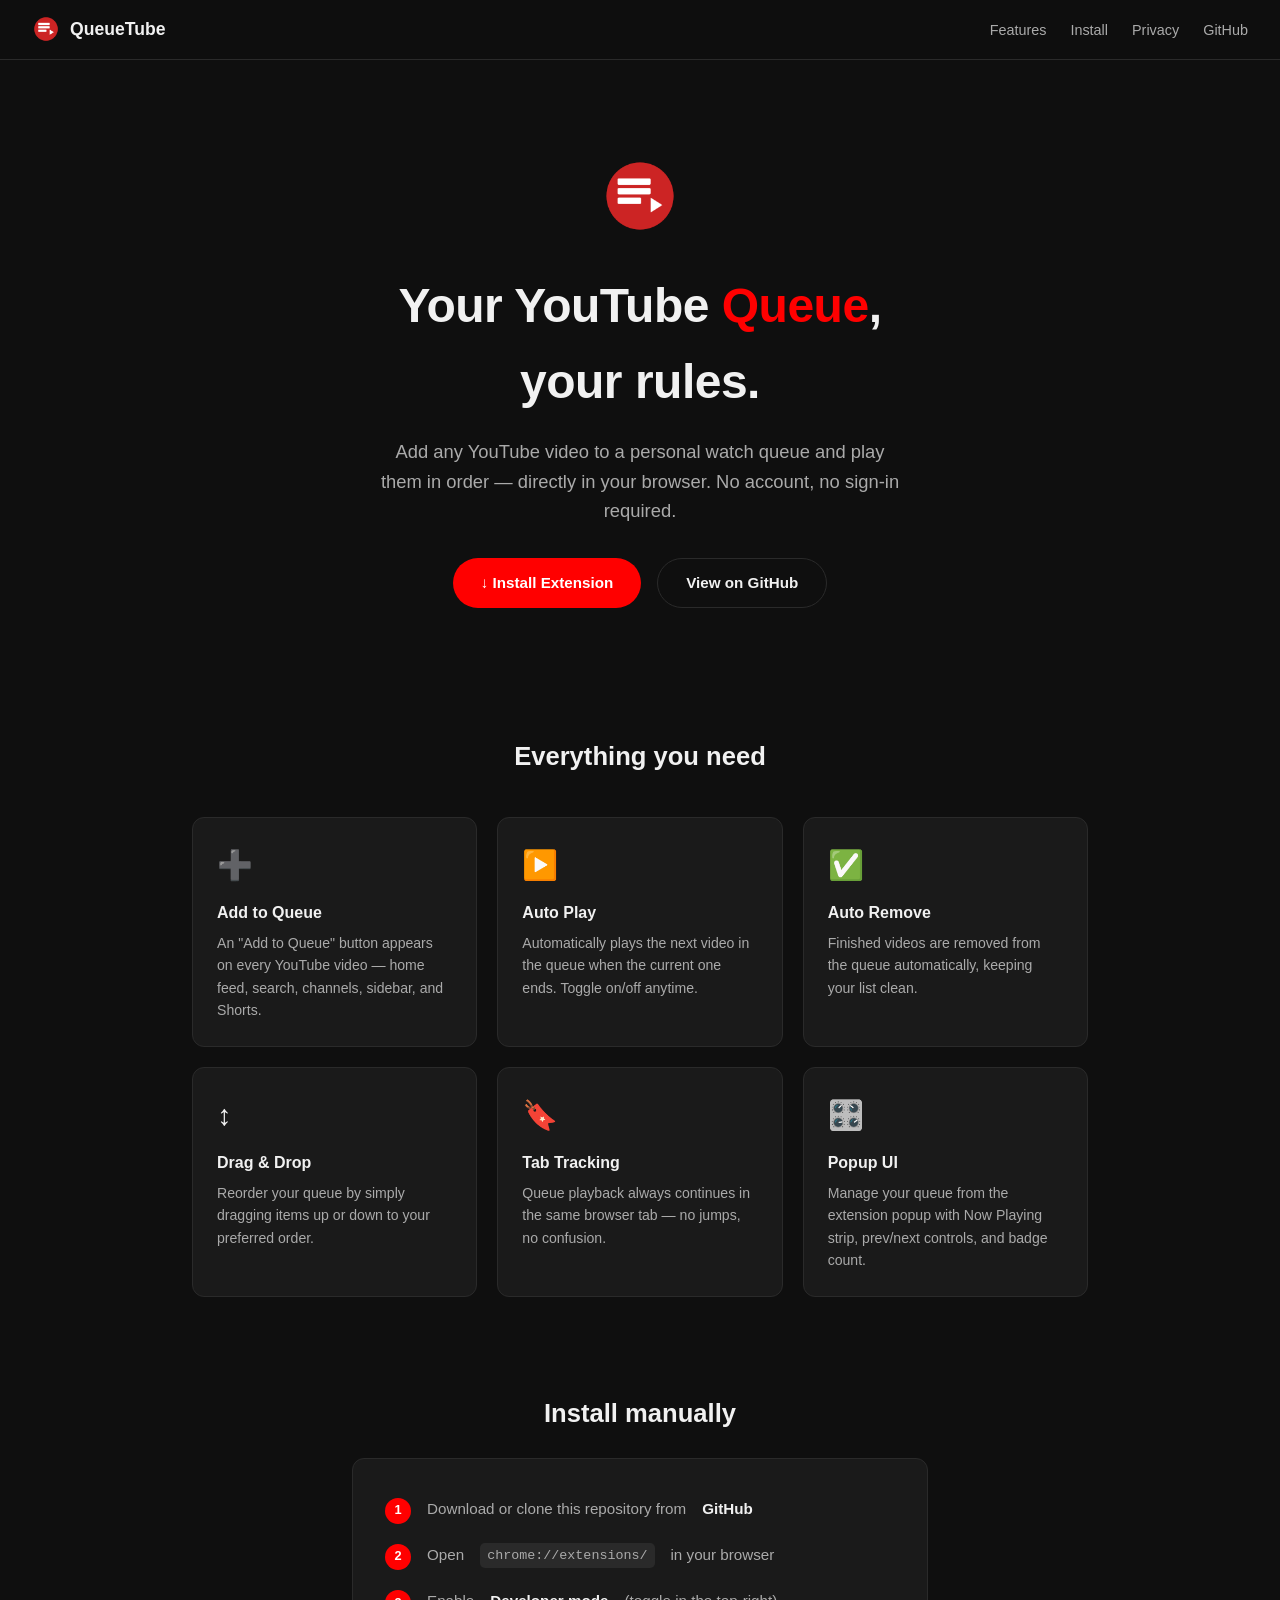
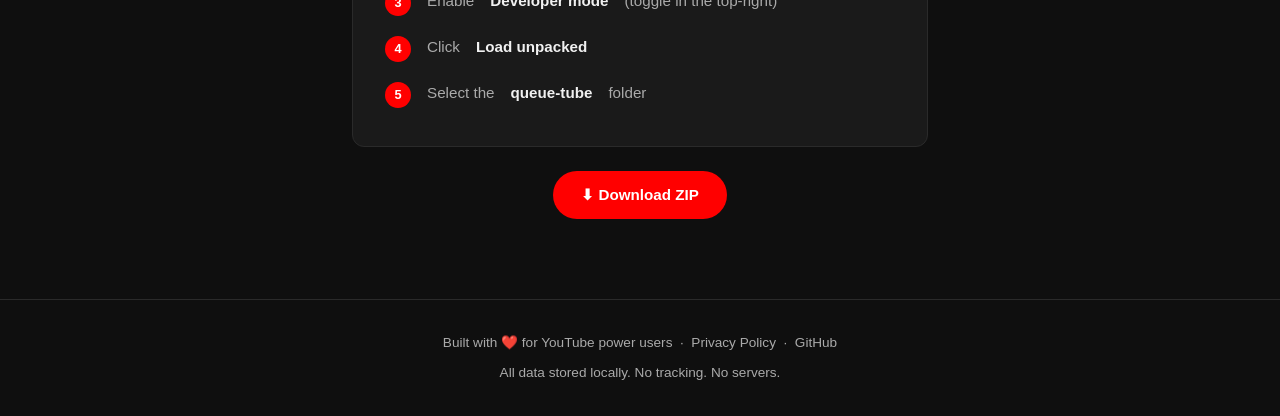
==== docs/index.html @ 5dbb5831 "add docs" ====
<!DOCTYPE html>
<html lang="en">
<head>
  <meta charset="UTF-8" />
  <meta name="viewport" content="width=device-width, initial-scale=1.0" />
  <title>QueueTube — YouTube Queue Manager</title>
  <meta name="description" content="Add YouTube videos to a personal queue and play them in order. No account needed." />
  <link rel="icon" type="image/png" href="../icons/icon48.png" />
  <link rel="stylesheet" href="style.css" />
</head>
<body>

  <nav>
    <a class="nav-logo" href="index.html">
      <img src="../icons/icon48.png" alt="QueueTube icon" />
      QueueTube
    </a>
    <ul>
      <li><a href="#features">Features</a></li>
      <li><a href="#install">Install</a></li>
      <li><a href="privacy.html">Privacy</a></li>
      <li><a href="https://github.com/YOUR_USERNAME/queue-tube" target="_blank" rel="noopener">GitHub</a></li>
    </ul>
  </nav>

  <!-- HERO -->
  <section class="hero">
    <img class="hero-icon" src="../icons/icon128.png" alt="QueueTube" />
    <h1>Your YouTube <span>Queue</span>,<br>your rules.</h1>
    <p>Add any YouTube video to a personal watch queue and play them in order — directly in your browser. No account, no sign-in required.</p>
    <div class="hero-buttons">
      <a class="btn btn-primary" href="#install">
        ↓ Install Extension
      </a>
      <a class="btn btn-ghost" href="https://github.com/YOUR_USERNAME/queue-tube" target="_blank" rel="noopener">
        View on GitHub
      </a>
    </div>
  </section>

  <!-- FEATURES -->
  <section class="features" id="features">
    <h2 class="section-title">Everything you need</h2>
    <div class="grid">
      <div class="card">
        <div class="card-icon">➕</div>
        <h3>Add to Queue</h3>
        <p>An "Add to Queue" button appears on every YouTube video — home feed, search, channels, sidebar, and Shorts.</p>
      </div>
      <div class="card">
        <div class="card-icon">▶️</div>
        <h3>Auto Play</h3>
        <p>Automatically plays the next video in the queue when the current one ends. Toggle on/off anytime.</p>
      </div>
      <div class="card">
        <div class="card-icon">✅</div>
        <h3>Auto Remove</h3>
        <p>Finished videos are removed from the queue automatically, keeping your list clean.</p>
      </div>
      <div class="card">
        <div class="card-icon">↕️</div>
        <h3>Drag &amp; Drop</h3>
        <p>Reorder your queue by simply dragging items up or down to your preferred order.</p>
      </div>
      <div class="card">
        <div class="card-icon">🔖</div>
        <h3>Tab Tracking</h3>
        <p>Queue playback always continues in the same browser tab — no jumps, no confusion.</p>
      </div>
      <div class="card">
        <div class="card-icon">🎛️</div>
        <h3>Popup UI</h3>
        <p>Manage your queue from the extension popup with Now Playing strip, prev/next controls, and badge count.</p>
      </div>
    </div>
  </section>

  <!-- INSTALL -->
  <section class="install" id="install">
    <h2 class="section-title">Install manually</h2>
    <ol class="steps">
      <li>Download or clone this repository from <strong>GitHub</strong></li>
      <li>Open <code>chrome://extensions/</code> in your browser</li>
      <li>Enable <strong>Developer mode</strong> (toggle in the top-right)</li>
      <li>Click <strong>Load unpacked</strong></li>
      <li>Select the <strong>queue-tube</strong> folder</li>
    </ol>
    <a class="btn btn-primary" href="https://github.com/YOUR_USERNAME/queue-tube/archive/refs/heads/main.zip">
      ⬇ Download ZIP
    </a>
  </section>

  <footer>
    <div>
      Built with ❤️ for YouTube power users &nbsp;·&nbsp;
      <a href="privacy.html">Privacy Policy</a> &nbsp;·&nbsp;
      <a href="https://github.com/YOUR_USERNAME/queue-tube" target="_blank" rel="noopener">GitHub</a>
    </div>
    <div>All data stored locally. No tracking. No servers.</div>
  </footer>

</body>
</html>
---- docs/style.css ----
*, *::before, *::after { box-sizing: border-box; margin: 0; padding: 0; }

:root {
  --red: #ff0000;
  --dark: #0f0f0f;
  --card: #1a1a1a;
  --border: #2a2a2a;
  --text: #f1f1f1;
  --muted: #aaaaaa;
  --radius: 12px;
}

body {
  font-family: -apple-system, BlinkMacSystemFont, "Segoe UI", Roboto, sans-serif;
  background: var(--dark);
  color: var(--text);
  line-height: 1.6;
}

a { color: var(--red); text-decoration: none; }
a:hover { text-decoration: underline; }

/* NAV */
nav {
  position: sticky;
  top: 0;
  z-index: 100;
  background: rgba(15, 15, 15, 0.92);
  backdrop-filter: blur(12px);
  border-bottom: 1px solid var(--border);
  padding: 0 2rem;
  height: 60px;
  display: flex;
  align-items: center;
  justify-content: space-between;
}

.nav-logo {
  display: flex;
  align-items: center;
  gap: 10px;
  font-weight: 700;
  font-size: 1.1rem;
  color: var(--text);
  text-decoration: none;
}

.nav-logo img { width: 28px; height: 28px; border-radius: 6px; }

nav ul {
  list-style: none;
  display: flex;
  gap: 1.5rem;
}

nav ul a {
  color: var(--muted);
  font-size: 0.9rem;
  transition: color 0.2s;
}
nav ul a:hover { color: var(--text); text-decoration: none; }

/* HERO */
.hero {
  text-align: center;
  padding: 6rem 2rem 4rem;
  max-width: 700px;
  margin: 0 auto;
}

.hero-icon {
  width: 80px;
  height: 80px;
  border-radius: 20px;
  margin-bottom: 1.5rem;
}

.hero h1 {
  font-size: clamp(2rem, 5vw, 3rem);
  font-weight: 800;
  margin-bottom: 1rem;
  letter-spacing: -0.5px;
}

.hero h1 span { color: var(--red); }

.hero p {
  font-size: 1.15rem;
  color: var(--muted);
  margin-bottom: 2rem;
  max-width: 520px;
  margin-left: auto;
  margin-right: auto;
}

.btn {
  display: inline-flex;
  align-items: center;
  gap: 8px;
  padding: 0.75rem 1.75rem;
  border-radius: 9999px;
  font-weight: 600;
  font-size: 0.95rem;
  transition: opacity 0.2s, transform 0.15s;
  cursor: pointer;
}
.btn:hover { opacity: 0.85; text-decoration: none; transform: translateY(-1px); }

.btn-primary { background: var(--red); color: #fff; }
.btn-ghost {
  background: transparent;
  color: var(--text);
  border: 1px solid var(--border);
}

.hero-buttons { display: flex; justify-content: center; gap: 1rem; flex-wrap: wrap; }

/* FEATURES */
.features {
  max-width: 960px;
  margin: 0 auto;
  padding: 4rem 2rem;
}

.section-title {
  text-align: center;
  font-size: 1.6rem;
  font-weight: 700;
  margin-bottom: 2.5rem;
}

.grid {
  display: grid;
  grid-template-columns: repeat(auto-fit, minmax(260px, 1fr));
  gap: 1.25rem;
}

.card {
  background: var(--card);
  border: 1px solid var(--border);
  border-radius: var(--radius);
  padding: 1.5rem;
}

.card-icon { font-size: 1.8rem; margin-bottom: 0.75rem; }
.card h3 { font-size: 1rem; font-weight: 600; margin-bottom: 0.4rem; }
.card p { font-size: 0.88rem; color: var(--muted); }

/* INSTALL */
.install {
  max-width: 640px;
  margin: 0 auto;
  padding: 2rem 2rem 5rem;
  text-align: center;
}

.install .section-title { margin-bottom: 1.5rem; }

.steps {
  text-align: left;
  background: var(--card);
  border: 1px solid var(--border);
  border-radius: var(--radius);
  padding: 1.75rem 2rem;
  margin-bottom: 1.5rem;
  counter-reset: steps;
}

.steps li {
  list-style: none;
  counter-increment: steps;
  display: flex;
  align-items: flex-start;
  gap: 1rem;
  padding: 0.6rem 0;
  font-size: 0.95rem;
  color: var(--muted);
}

.steps li::before {
  content: counter(steps);
  min-width: 26px;
  height: 26px;
  border-radius: 50%;
  background: var(--red);
  color: #fff;
  font-size: 0.8rem;
  font-weight: 700;
  display: flex;
  align-items: center;
  justify-content: center;
  flex-shrink: 0;
  margin-top: 1px;
}

.steps li strong { color: var(--text); }

code {
  background: #2a2a2a;
  padding: 2px 7px;
  border-radius: 5px;
  font-size: 0.88em;
  font-family: "SF Mono", "Fira Code", monospace;
}

/* FOOTER */
footer {
  border-top: 1px solid var(--border);
  padding: 2rem;
  text-align: center;
  font-size: 0.85rem;
  color: var(--muted);
  display: flex;
  flex-direction: column;
  gap: 0.5rem;
}

footer a { color: var(--muted); }
footer a:hover { color: var(--text); }

/* PRIVACY PAGE */
.prose {
  max-width: 700px;
  margin: 0 auto;
  padding: 4rem 2rem 6rem;
}

.prose h1 { font-size: 2rem; font-weight: 800; margin-bottom: 0.4rem; }
.prose .subtitle { color: var(--muted); font-size: 0.9rem; margin-bottom: 3rem; }

.prose h2 {
  font-size: 1.15rem;
  font-weight: 700;
  margin-top: 2.5rem;
  margin-bottom: 0.75rem;
  color: var(--text);
}

.prose p, .prose li {
  font-size: 0.96rem;
  color: var(--muted);
  line-height: 1.75;
}

.prose ul { padding-left: 1.4rem; margin-top: 0.5rem; }
.prose li { margin-bottom: 0.3rem; }

.prose .highlight {
  background: var(--card);
  border: 1px solid var(--border);
  border-radius: var(--radius);
  padding: 1.25rem 1.5rem;
  margin: 1.5rem 0;
  font-size: 0.93rem;
  color: var(--text);
}
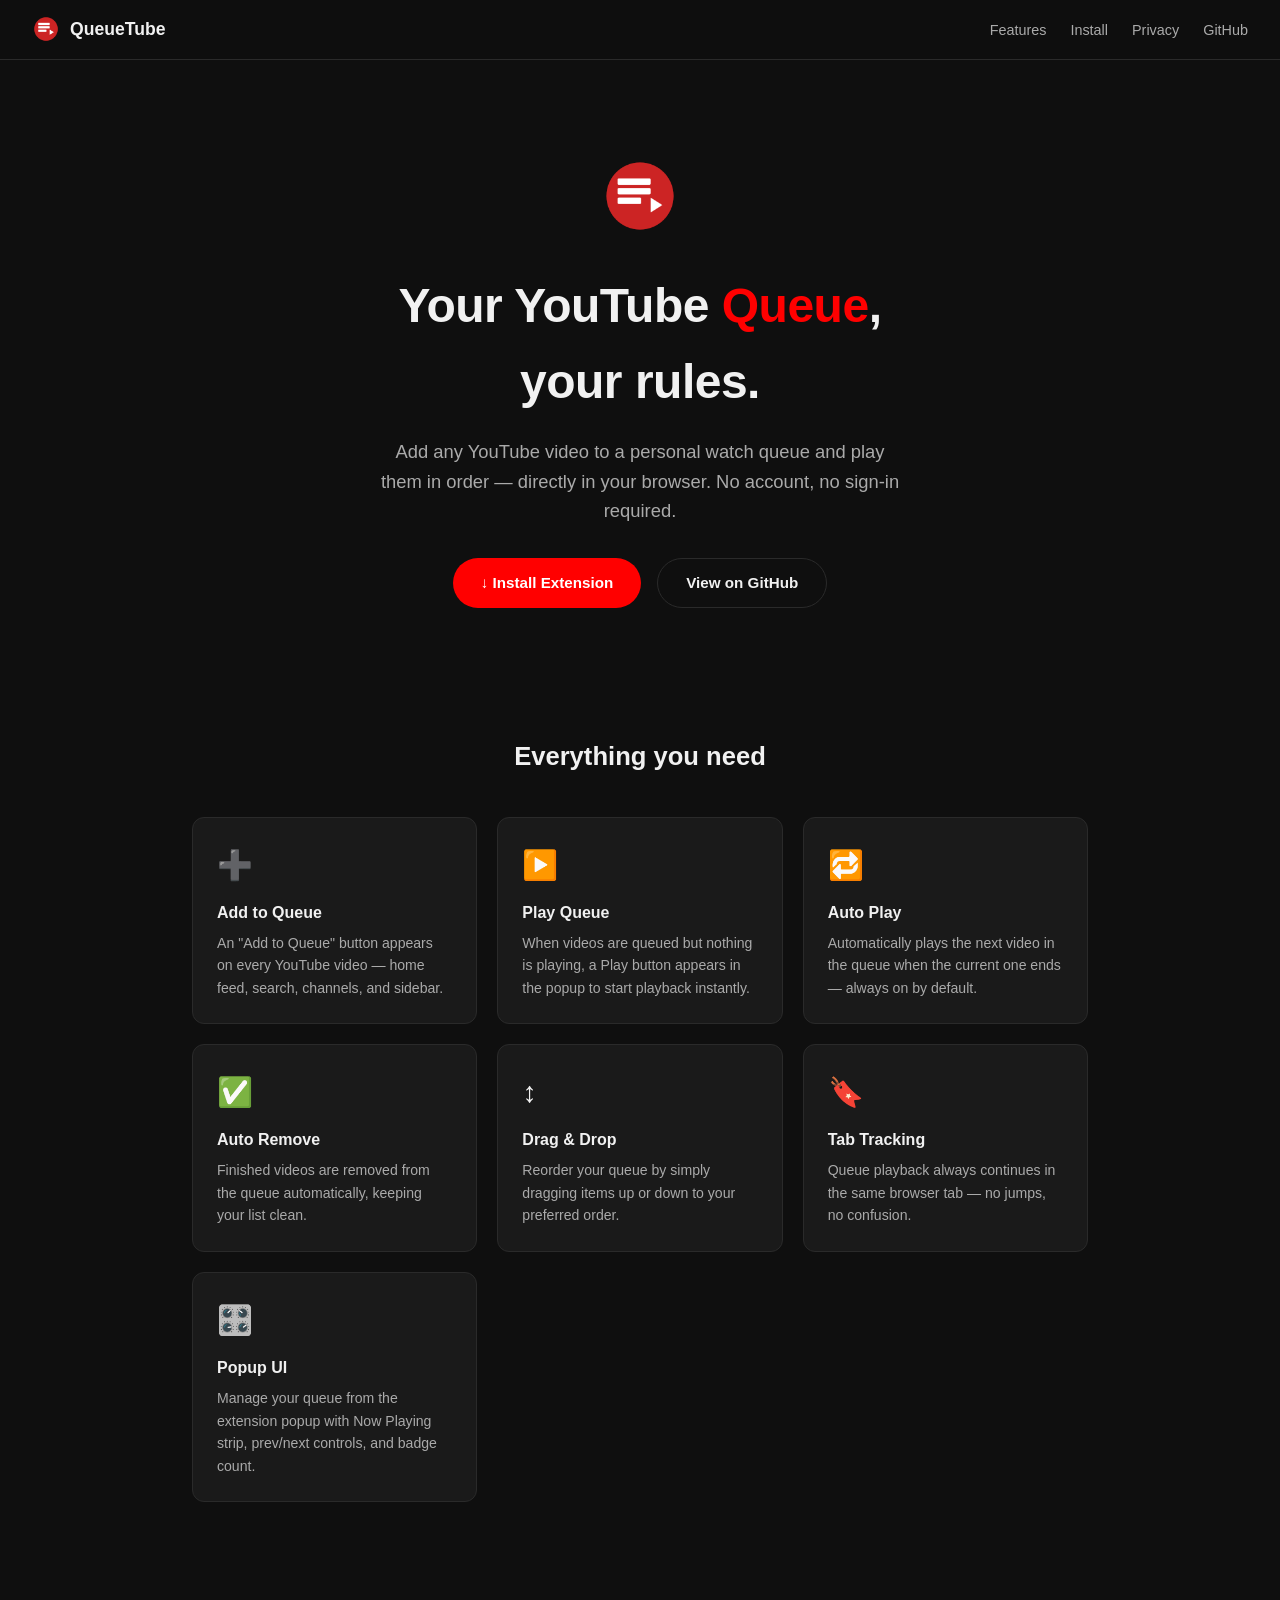
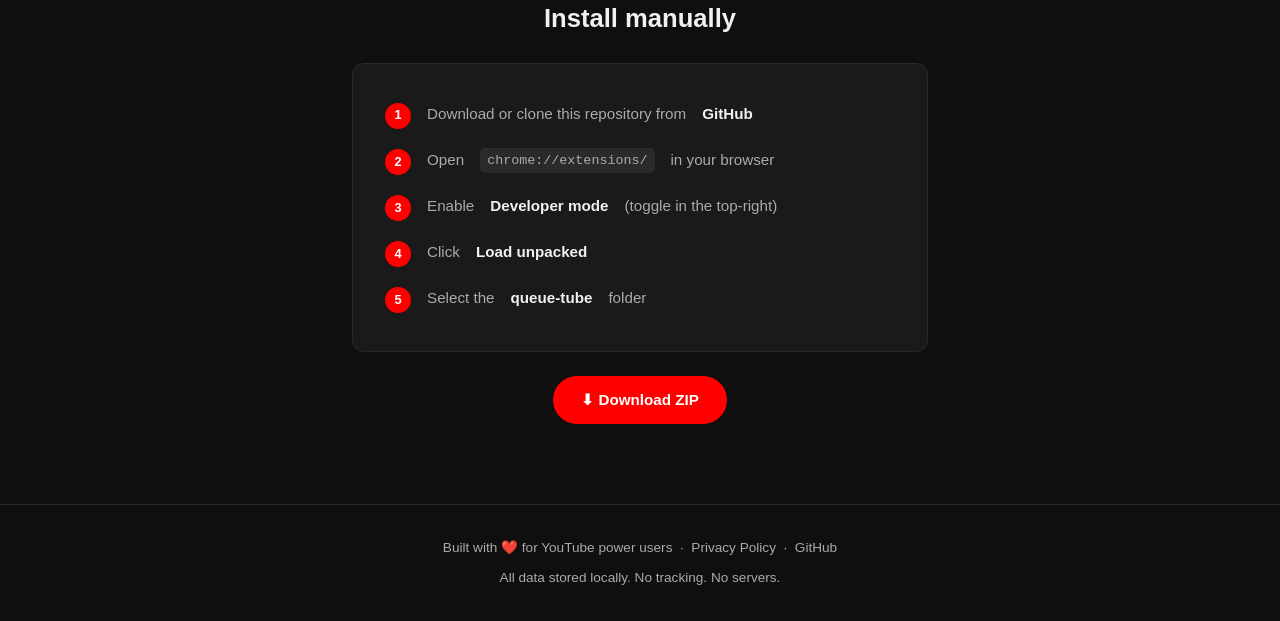
==== commit 6c59a867: "Update text" ====
--- a/docs/index.html
+++ b/docs/index.html
@@ -5,34 +5,34 @@
   <meta name="viewport" content="width=device-width, initial-scale=1.0" />
   <title>QueueTube — YouTube Queue Manager</title>
   <meta name="description" content="Add YouTube videos to a personal queue and play them in order. No account needed." />
-  <link rel="icon" type="image/png" href="../icons/icon48.png" />
+  <link rel="icon" type="image/png" href="icons/icon48.png" />
   <link rel="stylesheet" href="style.css" />
 </head>
 <body>
 
   <nav>
     <a class="nav-logo" href="index.html">
-      <img src="../icons/icon48.png" alt="QueueTube icon" />
+      <img src="icons/icon48.png" alt="QueueTube icon" />
       QueueTube
     </a>
     <ul>
       <li><a href="#features">Features</a></li>
       <li><a href="#install">Install</a></li>
       <li><a href="privacy.html">Privacy</a></li>
-      <li><a href="https://github.com/YOUR_USERNAME/queue-tube" target="_blank" rel="noopener">GitHub</a></li>
+      <li><a href="https://github.com/teampat/queue-tube" target="_blank" rel="noopener">GitHub</a></li>
     </ul>
   </nav>
 
   <!-- HERO -->
   <section class="hero">
-    <img class="hero-icon" src="../icons/icon128.png" alt="QueueTube" />
+    <img class="hero-icon" src="icons/icon128.png" alt="QueueTube" />
     <h1>Your YouTube <span>Queue</span>,<br>your rules.</h1>
     <p>Add any YouTube video to a personal watch queue and play them in order — directly in your browser. No account, no sign-in required.</p>
     <div class="hero-buttons">
       <a class="btn btn-primary" href="#install">
         ↓ Install Extension
       </a>
-      <a class="btn btn-ghost" href="https://github.com/YOUR_USERNAME/queue-tube" target="_blank" rel="noopener">
+      <a class="btn btn-ghost" href="https://github.com/teampat/queue-tube" target="_blank" rel="noopener">
         View on GitHub
       </a>
     </div>
@@ -45,12 +45,17 @@
       <div class="card">
         <div class="card-icon">➕</div>
         <h3>Add to Queue</h3>
-        <p>An "Add to Queue" button appears on every YouTube video — home feed, search, channels, sidebar, and Shorts.</p>
+        <p>An "Add to Queue" button appears on every YouTube video — home feed, search, channels, and sidebar.</p>
       </div>
       <div class="card">
         <div class="card-icon">▶️</div>
+        <h3>Play Queue</h3>
+        <p>When videos are queued but nothing is playing, a Play button appears in the popup to start playback instantly.</p>
+      </div>
+      <div class="card">
+        <div class="card-icon">🔁</div>
         <h3>Auto Play</h3>
-        <p>Automatically plays the next video in the queue when the current one ends. Toggle on/off anytime.</p>
+        <p>Automatically plays the next video in the queue when the current one ends — always on by default.</p>
       </div>
       <div class="card">
         <div class="card-icon">✅</div>
@@ -85,7 +90,7 @@
       <li>Click <strong>Load unpacked</strong></li>
       <li>Select the <strong>queue-tube</strong> folder</li>
     </ol>
-    <a class="btn btn-primary" href="https://github.com/YOUR_USERNAME/queue-tube/archive/refs/heads/main.zip">
+    <a class="btn btn-primary" href="https://github.com/teampat/queue-tube/archive/refs/heads/main.zip">
       ⬇ Download ZIP
     </a>
   </section>
@@ -94,7 +99,7 @@
     <div>
       Built with ❤️ for YouTube power users &nbsp;·&nbsp;
       <a href="privacy.html">Privacy Policy</a> &nbsp;·&nbsp;
-      <a href="https://github.com/YOUR_USERNAME/queue-tube" target="_blank" rel="noopener">GitHub</a>
+      <a href="https://github.com/teampat/queue-tube" target="_blank" rel="noopener">GitHub</a>
     </div>
     <div>All data stored locally. No tracking. No servers.</div>
   </footer>
